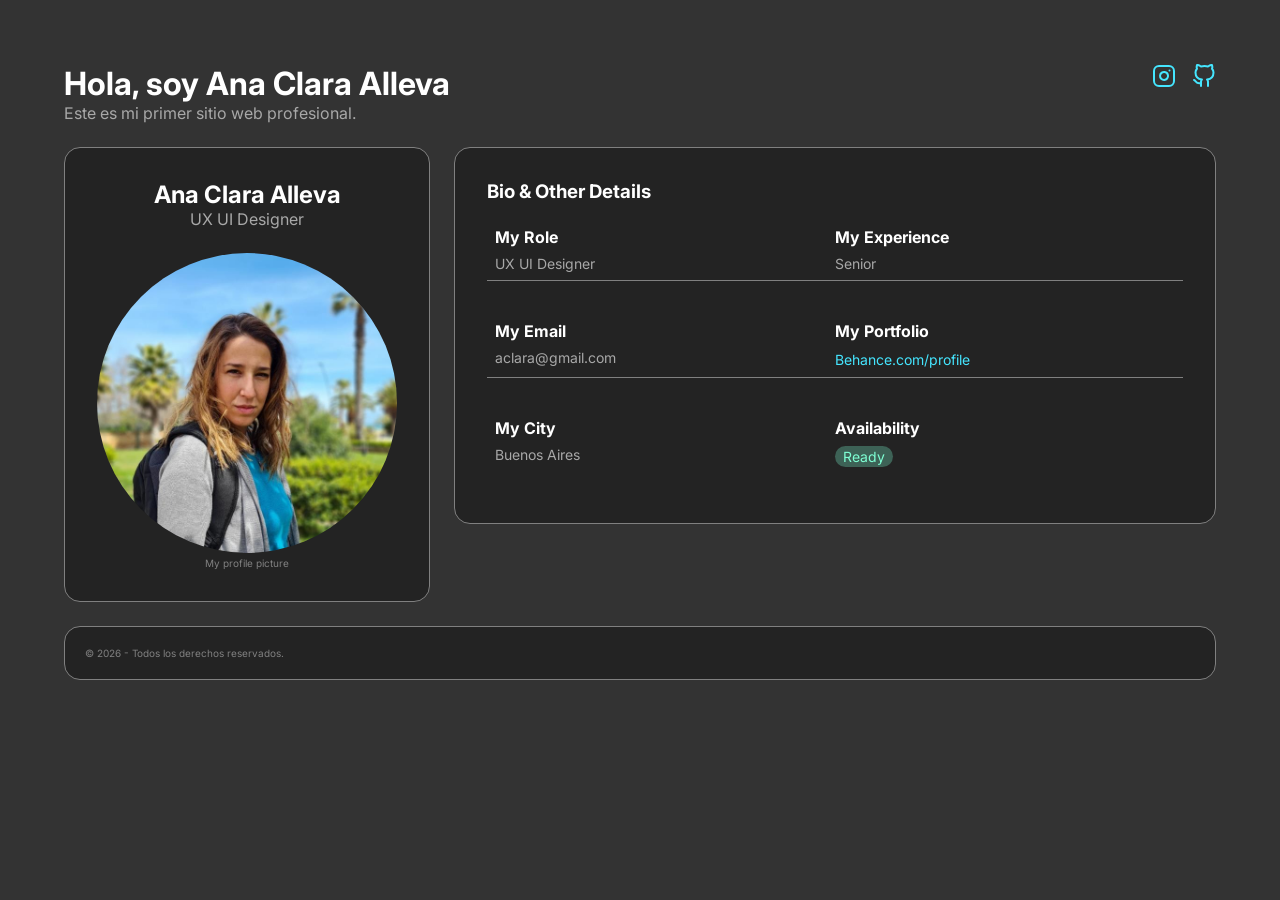
==== index.html @ a1b802a4 "fix links and header" ====
<!doctype html>
<html lang="en">
  <head>
    <meta charset="UTF-8" />
    <meta name="viewport" content="width=device-width, initial-scale=1.0" />
    <link rel="stylesheet" href="styles.css" />
    <link rel="preconnect" href="https://fonts.googleapis.com" />
    <link rel="preconnect" href="https://fonts.gstatic.com" crossorigin />
    <link
      href="https://fonts.googleapis.com/css2?family=Inter:ital,opsz,wght@0,14..32,100..900;1,14..32,100..900&display=swap"
      rel="stylesheet"
    />
    <title>Mi Primer Pagina</title>
  </head>
  <body>
    <main>
      <header>
        <div class="text-container">
          <h1>Hola, soy Ana Clara Alleva</h1>
          <p>Este es mi primer sitio web profesional.</p>
        </div>
        <nav>
          <ul>
            <li>
              <a href="www.instagram.com"
                ><img src="./instagram.svg" alt="instagram"
              /></a>
            </li>
            <li>
              <a href="www.github.com"
                ><img src="./github.svg" alt="github"
              /></a>
            </li>
          </ul>
        </nav>
      </header>
      <section id="profile-information">
        <div id="profile-picture">
          <div class="text-container">
            <h2>Ana Clara Alleva</h2>
            <p>UX UI Designer</p>
          </div>
          <figure>
            <img
              class="profile-img"
              src="./alleva-ana.png"
              alt="profile-picture"
            />
            <figcaption>My profile picture</figcaption>
          </figure>
        </div>
        <div id="bio-container">
          <h3>Bio & Other Details</h3>
          <article class="info">
            <div>
              <h4>My Role</h4>
              <p>UX UI Designer</p>
            </div>
            <div>
              <h4>My Experience</h4>
              <p>Senior</p>
            </div>
          </article>
          <article class="info">
            <div>
              <h4>My Email</h4>
              <p>aclara@gmail.com</p>
            </div>
            <div>
              <h4>My Portfolio</h4>
              <a href="#">Behance.com/profile</a>
            </div>
          </article>
          <article class="info">
            <div>
              <h4>My City</h4>
              <p>Buenos Aires</p>
            </div>
            <div>
              <h4>Availability</h4>
              <p class="pill">Ready</p>
            </div>
          </article>
        </div>
      </section>
      <footer>
        <p>&copy; 2026 - Todos los derechos reservados.</p>
      </footer>
    </main>
  </body>
</html>
---- styles.css ----
* {
  box-sizing: border-box;
  padding: 0;
  margin: 0;
}

body {
  background-color: #333333;
  font-family: "Inter", sans-serif;
  font-optical-sizing: auto;
  font-weight: normal;
  font-style: normal;
  color: white;
}

ul {
  list-style: none;
  padding: 0;
  margin: 0;
}

figcaption {
  font-size: 10px;
  color: gray;
}

main {
  padding: 4em;
  display: flex;
  flex-direction: column;
  gap: 24px;
  width: 100%;
}

header {
  display: flex;
  justify-content: space-between;
  align-items: flex-start;
}

nav ul {
  display: flex;
  gap: 16px;
}

a {
  color: rgb(69, 230, 255);
  text-decoration: none;
  font-size: 14px;
}

.profile-img {
  width: 300px;
  border-radius: 99%;
}

.text-container {
  & p {
    color: rgb(168, 168, 168);
  }
}

#profile-information {
  display: flex;
  flex-direction: row;
  gap: 24px;
  & #profile-picture {
    background-color: rgba(0, 0, 0, 0.323);
    display: flex;
    flex-direction: column;
    padding: 2em;
    border: 1px solid grey;
    border-radius: 16px;
    text-align: center;
    gap: 24px;
  }
}

#bio-container {
  display: flex;
  flex-direction: column;
  padding: 2em;
  border: 1px solid grey;
  border-radius: 16px;
  width: 100%;
  height: fit-content;
  background-color: rgba(0, 0, 0, 0.323);
}

.info {
  display: flex;
  justify-content: space-between;
  border-bottom: 1px solid gray;
  width: 100%;
  padding: 8px;
  margin: 16px 0 16px 0;
  & h4 {
    margin-bottom: 0.5em;
  }
  & p {
    font-size: 14px;
    color: rgb(168, 168, 168);
  }
  & div {
    width: 100%;
  }
}

.info:nth-child(4) {
  border: none;
}

.pill {
  background-color: rgba(127, 255, 212, 0.286);
  padding: 2px 8px;
  border-radius: 16px;
  width: fit-content;
  color: aquamarine !important;
}

footer {
  font-size: 10px;
  color: gray;
  padding: 2em;
  background-color: rgba(0, 0, 0, 0.323);
  border-radius: 16px;
  border: 1px solid grey;
}
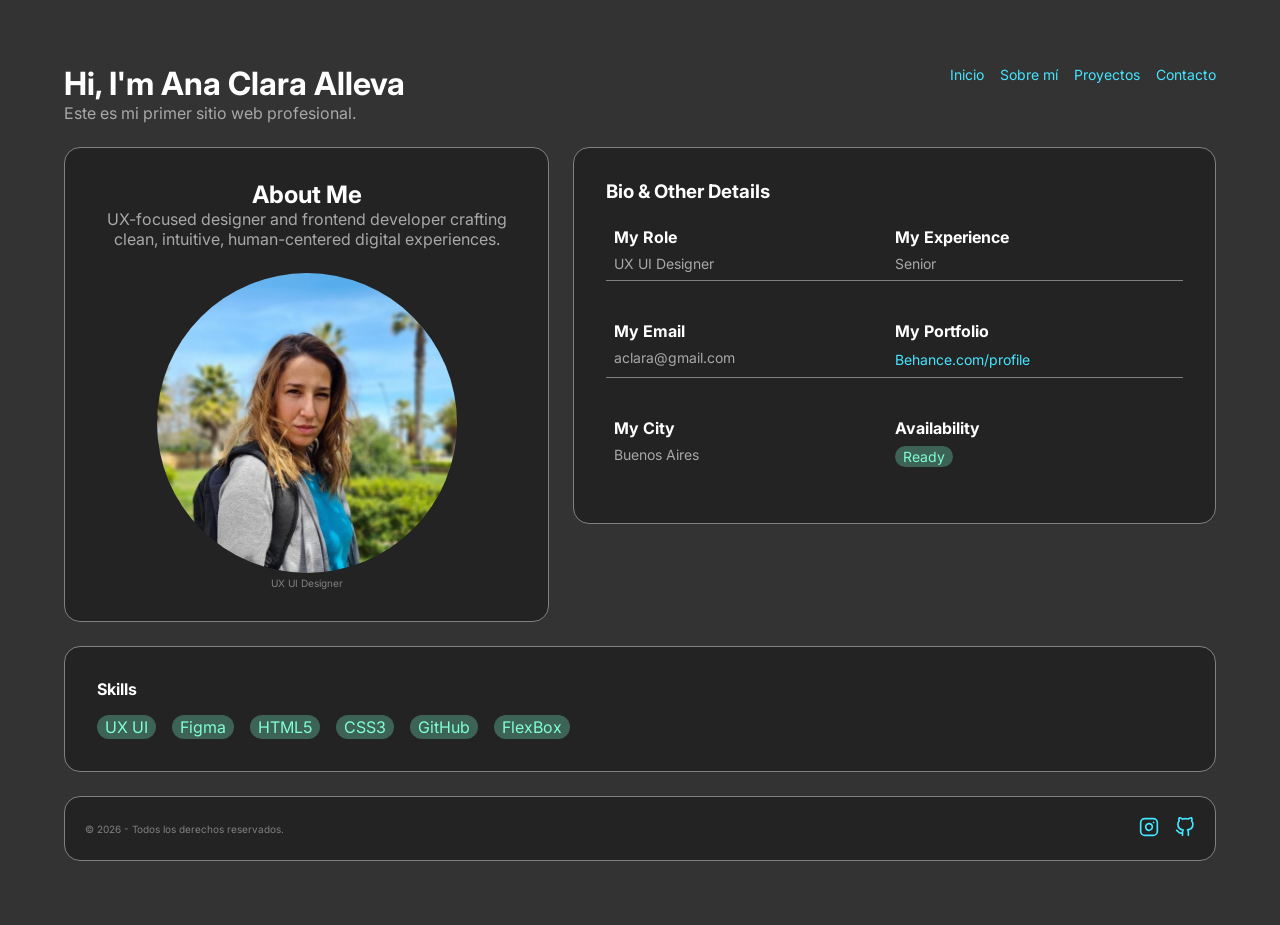
==== commit c4a2ae4b: "add skills" ====
--- a/index.html
+++ b/index.html
@@ -16,20 +16,22 @@
     <main>
       <header>
         <div class="text-container">
-          <h1>Hola, soy Ana Clara Alleva</h1>
+          <h1>Hi, I'm Ana Clara Alleva</h1>
           <p>Este es mi primer sitio web profesional.</p>
         </div>
         <nav>
           <ul>
             <li>
-              <a href="www.instagram.com"
-                ><img src="./instagram.svg" alt="instagram"
-              /></a>
+              <a href="#inicio">Inicio</a>
             </li>
             <li>
-              <a href="www.github.com"
-                ><img src="./github.svg" alt="github"
-              /></a>
+              <a href="#sobre-mi">Sobre mí</a>
+            </li>
+            <li>
+              <a href="#proyectos">Proyectos</a>
+            </li>
+            <li>
+              <a href="#contactos">Contacto</a>
             </li>
           </ul>
         </nav>
@@ -37,8 +39,11 @@
       <section id="profile-information">
         <div id="profile-picture">
           <div class="text-container">
-            <h2>Ana Clara Alleva</h2>
-            <p>UX UI Designer</p>
+            <h2>About Me</h2>
+            <p>
+              UX-focused designer and frontend developer crafting clean,
+              intuitive, human-centered digital experiences.
+            </p>
           </div>
           <figure>
             <img
@@ -46,7 +51,7 @@
               src="./alleva-ana.png"
               alt="profile-picture"
             />
-            <figcaption>My profile picture</figcaption>
+            <figcaption>UX UI Designer</figcaption>
           </figure>
         </div>
         <div id="bio-container">
@@ -83,8 +88,27 @@
           </article>
         </div>
       </section>
+      <section id="skills">
+        <h4>Skills</h4>
+        <ul>
+          <li class="pill">UX UI</li>
+          <li class="pill">Figma</li>
+          <li class="pill">HTML5</li>
+          <li class="pill">CSS3</li>
+          <li class="pill">GitHub</li>
+          <li class="pill">FlexBox</li>
+        </ul>
+      </section>
       <footer>
         <p>&copy; 2026 - Todos los derechos reservados.</p>
+        <ul>
+          <li>
+            <a><img src="./instagram.svg" alt="instagram" /></a>
+          </li>
+          <li>
+            <a><img src="./github.svg" alt="github" /></a>
+          </li>
+        </ul>
       </footer>
     </main>
   </body>
--- a/styles.css
+++ b/styles.css
@@ -119,10 +119,34 @@
 }
 
 footer {
+  display: flex;
+  align-items: center;
+  justify-content: space-between;
   font-size: 10px;
   color: gray;
   padding: 2em;
   background-color: rgba(0, 0, 0, 0.323);
   border-radius: 16px;
   border: 1px solid grey;
+  & ul {
+    display: flex;
+    gap: 16px;
+    & img {
+      height: 20px;
+    }
+  }
 }
+
+#skills {
+  background-color: rgba(0, 0, 0, 0.323);
+  display: flex;
+  flex-direction: column;
+  padding: 2em;
+  border: 1px solid grey;
+  border-radius: 16px;
+  gap: 16px;
+  & ul {
+    display: flex;
+    gap: 16px;
+  }
+}
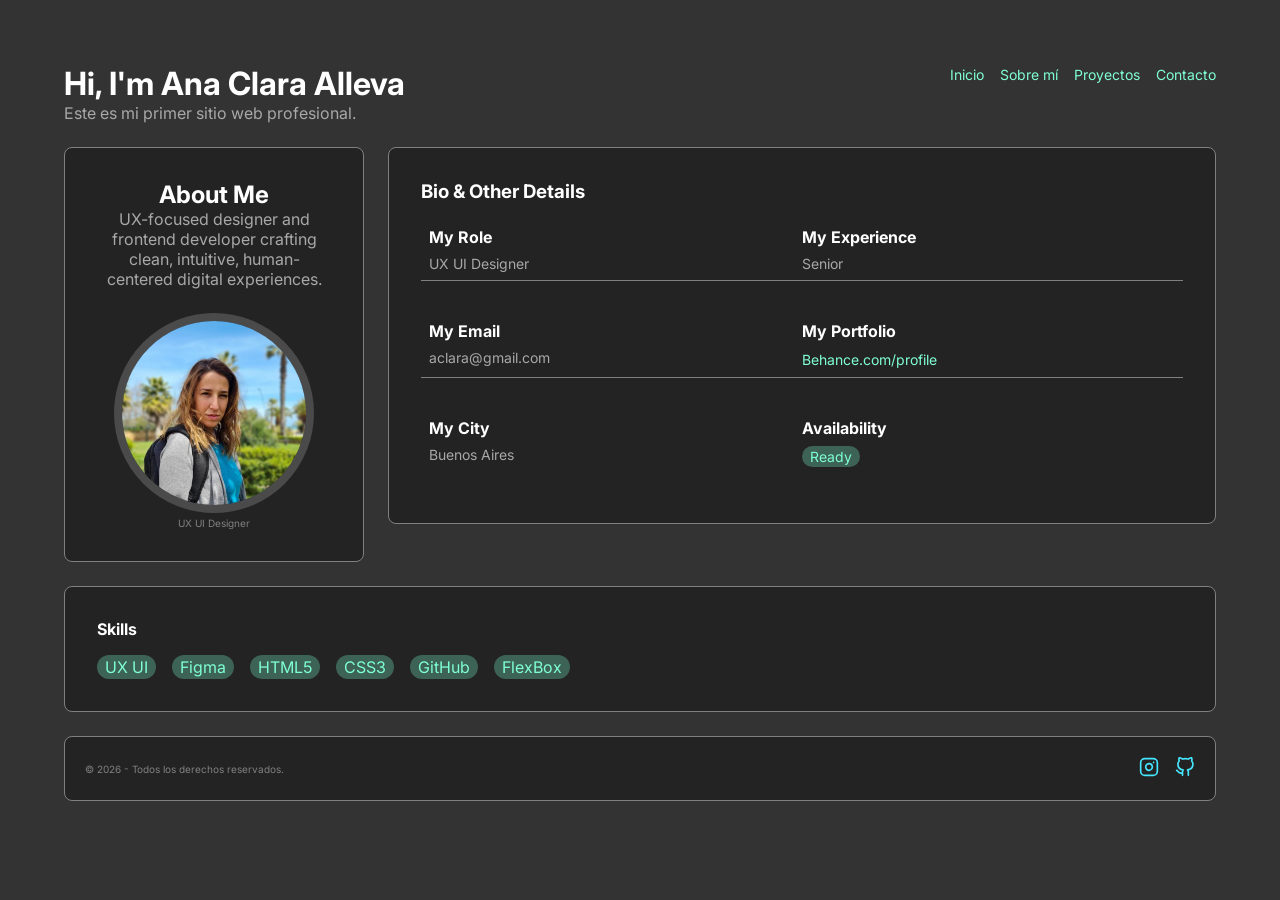
==== commit 3cf481e4: "fix: add id to img" ====
--- a/index.html
+++ b/index.html
@@ -37,7 +37,7 @@
         </nav>
       </header>
       <section id="profile-information">
-        <div id="profile-picture">
+        <div class="card" id="profile-picture">
           <div class="text-container">
             <h2>About Me</h2>
             <p>
@@ -54,7 +54,7 @@
             <figcaption>UX UI Designer</figcaption>
           </figure>
         </div>
-        <div id="bio-container">
+        <div class="card" id="bio-container">
           <h3>Bio & Other Details</h3>
           <article class="info">
             <div>
@@ -88,7 +88,7 @@
           </article>
         </div>
       </section>
-      <section id="skills">
+      <section class="card" id="skills">
         <h4>Skills</h4>
         <ul>
           <li class="pill">UX UI</li>
@@ -99,14 +99,14 @@
           <li class="pill">FlexBox</li>
         </ul>
       </section>
-      <footer>
+      <footer class="card">
         <p>&copy; 2026 - Todos los derechos reservados.</p>
         <ul>
           <li>
-            <a><img src="./instagram.svg" alt="instagram" /></a>
+            <a><img id="instagram" src="./instagram.svg" alt="instagram" /></a>
           </li>
           <li>
-            <a><img src="./github.svg" alt="github" /></a>
+            <a><img id="github" src="./github.svg" alt="github" /></a>
           </li>
         </ul>
       </footer>
--- a/styles.css
+++ b/styles.css
@@ -44,14 +44,21 @@
 }
 
 a {
-  color: rgb(69, 230, 255);
+  color: aquamarine;
   text-decoration: none;
   font-size: 14px;
 }
 
+.card {
+  background-color: rgba(0, 0, 0, 0.323);
+  border: 1px solid grey;
+  border-radius: 8px;
+}
+
 .profile-img {
-  width: 300px;
+  width: 200px;
   border-radius: 99%;
+  border: 8px solid rgba(128, 128, 128, 0.422);
 }
 
 .text-container {
@@ -65,12 +72,10 @@
   flex-direction: row;
   gap: 24px;
   & #profile-picture {
-    background-color: rgba(0, 0, 0, 0.323);
+    width: 400px;
     display: flex;
     flex-direction: column;
     padding: 2em;
-    border: 1px solid grey;
-    border-radius: 16px;
     text-align: center;
     gap: 24px;
   }
@@ -80,11 +85,8 @@
   display: flex;
   flex-direction: column;
   padding: 2em;
-  border: 1px solid grey;
-  border-radius: 16px;
   width: 100%;
   height: fit-content;
-  background-color: rgba(0, 0, 0, 0.323);
 }
 
 .info {
@@ -125,9 +127,6 @@
   font-size: 10px;
   color: gray;
   padding: 2em;
-  background-color: rgba(0, 0, 0, 0.323);
-  border-radius: 16px;
-  border: 1px solid grey;
   & ul {
     display: flex;
     gap: 16px;
@@ -138,12 +137,9 @@
 }
 
 #skills {
-  background-color: rgba(0, 0, 0, 0.323);
   display: flex;
   flex-direction: column;
   padding: 2em;
-  border: 1px solid grey;
-  border-radius: 16px;
   gap: 16px;
   & ul {
     display: flex;
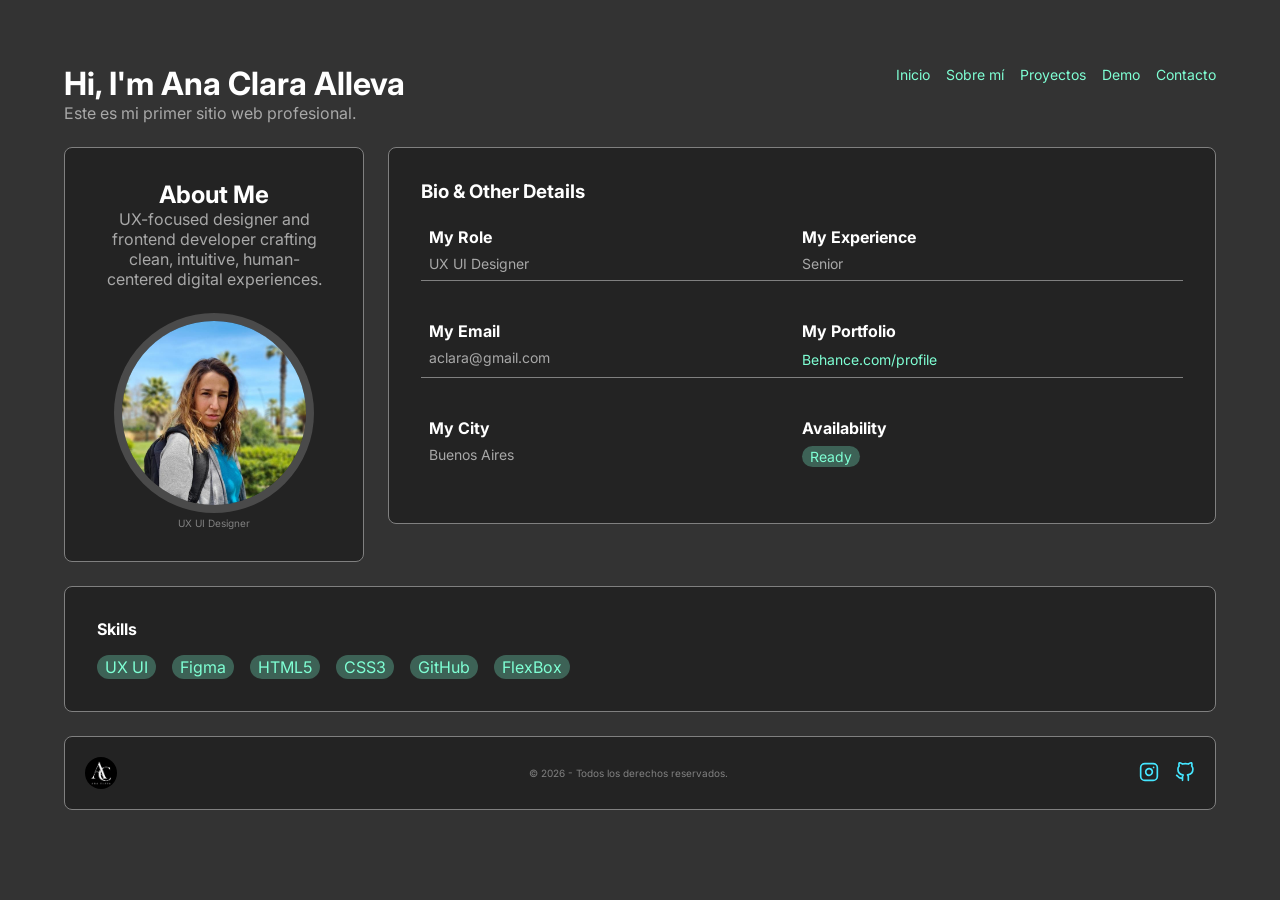
==== commit 7690a3b4: "feat: create 4 pages, link them, add logo" ====
--- a/index.html
+++ b/index.html
@@ -22,16 +22,19 @@
         <nav>
           <ul>
             <li>
-              <a href="#inicio">Inicio</a>
+              <a href="#">Inicio</a>
             </li>
             <li>
-              <a href="#sobre-mi">Sobre mí</a>
+              <a href="./pages/sobre-mi.html">Sobre mí</a>
             </li>
             <li>
-              <a href="#proyectos">Proyectos</a>
+              <a href="./pages/proyectos">Proyectos</a>
             </li>
             <li>
-              <a href="#contactos">Contacto</a>
+              <a href="./pages/demo">Demo</a>
+            </li>
+            <li>
+              <a href="./pages/contacto.html">Contacto</a>
             </li>
           </ul>
         </nav>
@@ -100,6 +103,7 @@
         </ul>
       </section>
       <footer class="card">
+        <img id="logo" src="logo.png" alt="logo" />
         <p>&copy; 2026 - Todos los derechos reservados.</p>
         <ul>
           <li>
--- a/styles.css
+++ b/styles.css
@@ -41,6 +41,11 @@
 nav ul {
   display: flex;
   gap: 16px;
+}
+
+#logo {
+  border-radius: 100%;
+  height: 32px;
 }
 
 a {
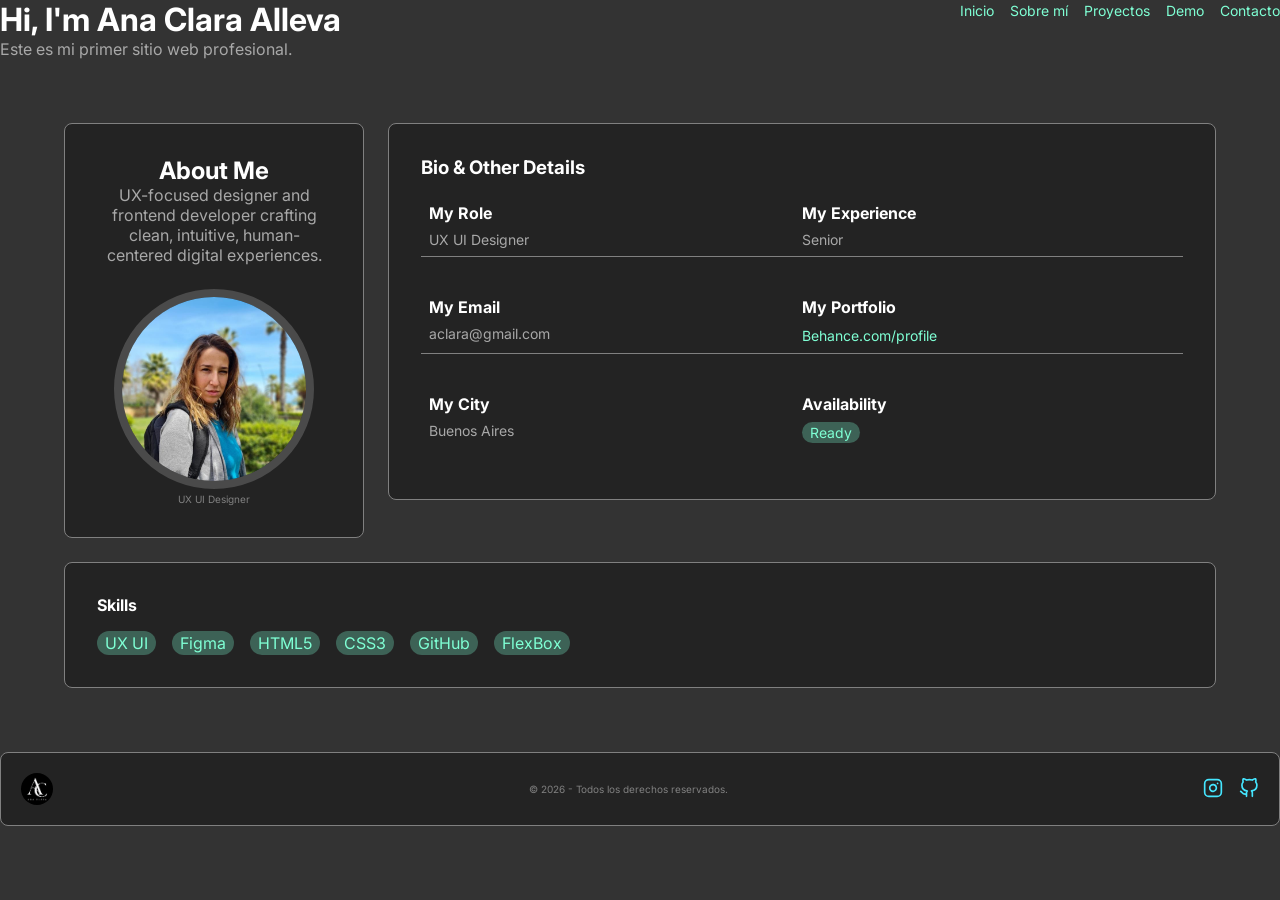
==== commit 7e0bc20f: "fix: html structure" ====
--- a/index.html
+++ b/index.html
@@ -13,32 +13,32 @@
     <title>Mi Primer Pagina</title>
   </head>
   <body>
+    <header>
+      <div class="text-container">
+        <h1>Hi, I'm Ana Clara Alleva</h1>
+        <p>Este es mi primer sitio web profesional.</p>
+      </div>
+      <nav>
+        <ul>
+          <li>
+            <a href="#">Inicio</a>
+          </li>
+          <li>
+            <a href="./pages/sobre-mi.html">Sobre mí</a>
+          </li>
+          <li>
+            <a href="./pages/proyectos">Proyectos</a>
+          </li>
+          <li>
+            <a href="./pages/demo">Demo</a>
+          </li>
+          <li>
+            <a href="./pages/contacto.html">Contacto</a>
+          </li>
+        </ul>
+      </nav>
+    </header>
     <main>
-      <header>
-        <div class="text-container">
-          <h1>Hi, I'm Ana Clara Alleva</h1>
-          <p>Este es mi primer sitio web profesional.</p>
-        </div>
-        <nav>
-          <ul>
-            <li>
-              <a href="#">Inicio</a>
-            </li>
-            <li>
-              <a href="./pages/sobre-mi.html">Sobre mí</a>
-            </li>
-            <li>
-              <a href="./pages/proyectos">Proyectos</a>
-            </li>
-            <li>
-              <a href="./pages/demo">Demo</a>
-            </li>
-            <li>
-              <a href="./pages/contacto.html">Contacto</a>
-            </li>
-          </ul>
-        </nav>
-      </header>
       <section id="profile-information">
         <div class="card" id="profile-picture">
           <div class="text-container">
@@ -102,18 +102,18 @@
           <li class="pill">FlexBox</li>
         </ul>
       </section>
-      <footer class="card">
-        <img id="logo" src="logo.png" alt="logo" />
-        <p>&copy; 2026 - Todos los derechos reservados.</p>
-        <ul>
-          <li>
-            <a><img id="instagram" src="./instagram.svg" alt="instagram" /></a>
-          </li>
-          <li>
-            <a><img id="github" src="./github.svg" alt="github" /></a>
-          </li>
-        </ul>
-      </footer>
     </main>
+    <footer class="card">
+      <img id="logo" src="logo.png" alt="logo" />
+      <p>&copy; 2026 - Todos los derechos reservados.</p>
+      <ul>
+        <li>
+          <a><img id="instagram" src="./instagram.svg" alt="instagram" /></a>
+        </li>
+        <li>
+          <a><img id="github" src="./github.svg" alt="github" /></a>
+        </li>
+      </ul>
+    </footer>
   </body>
 </html>
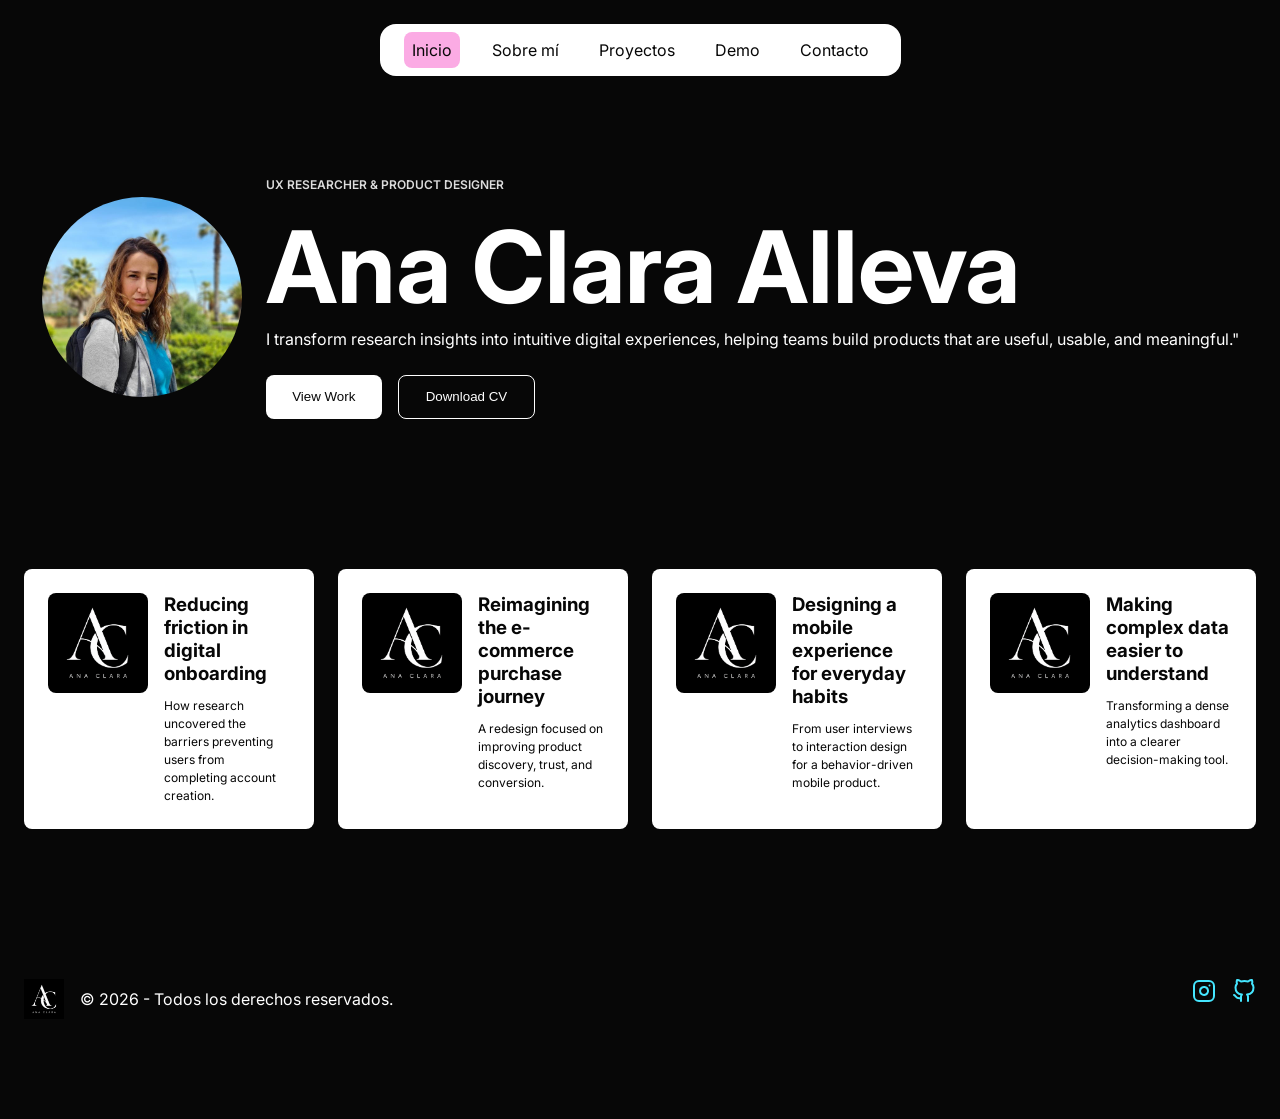
==== commit ae6f2bca: "add css to the sections" ====
--- a/index.html
+++ b/index.html
@@ -14,14 +14,10 @@
   </head>
   <body>
     <header>
-      <div class="text-container">
-        <h1>Hi, I'm Ana Clara Alleva</h1>
-        <p>Este es mi primer sitio web profesional.</p>
-      </div>
       <nav>
         <ul>
           <li>
-            <a href="#">Inicio</a>
+            <a class="active" href="#">Inicio</a>
           </li>
           <li>
             <a href="./pages/sobre-mi.html">Sobre mí</a>
@@ -39,79 +35,80 @@
       </nav>
     </header>
     <main>
-      <section id="profile-information">
-        <div class="card" id="profile-picture">
-          <div class="text-container">
-            <h2>About Me</h2>
+      <section id="hero">
+        <img id="profile-pic" src="./alleva-ana.png" alt="profile pic" />
+        <div class="hero-text">
+          <p class="small-text">UX Researcher & Product Designer</p>
+          <h1>Ana Clara Alleva</h1>
+          <p>
+            I transform research insights into intuitive digital experiences,
+            helping teams build products that are useful, usable, and
+            meaningful."
+          </p>
+          <div class="button-container">
+            <button class="button-primary">View Work</button>
+            <button class="button-secondary">Download CV</button>
+          </div>
+        </div>
+      </section>
+      <section id="cards">
+        <article class="card">
+          <img height="100px" src="./logo.png" alt="project" />
+          <div class="text-container-card">
+            <h3>Reducing friction in digital onboarding</h3>
             <p>
-              UX-focused designer and frontend developer crafting clean,
-              intuitive, human-centered digital experiences.
+              How research uncovered the barriers preventing users from
+              completing account creation.
             </p>
           </div>
-          <figure>
-            <img
-              class="profile-img"
-              src="./alleva-ana.png"
-              alt="profile-picture"
-            />
-            <figcaption>UX UI Designer</figcaption>
-          </figure>
-        </div>
-        <div class="card" id="bio-container">
-          <h3>Bio & Other Details</h3>
-          <article class="info">
-            <div>
-              <h4>My Role</h4>
-              <p>UX UI Designer</p>
-            </div>
-            <div>
-              <h4>My Experience</h4>
-              <p>Senior</p>
-            </div>
-          </article>
-          <article class="info">
-            <div>
-              <h4>My Email</h4>
-              <p>aclara@gmail.com</p>
-            </div>
-            <div>
-              <h4>My Portfolio</h4>
-              <a href="#">Behance.com/profile</a>
-            </div>
-          </article>
-          <article class="info">
-            <div>
-              <h4>My City</h4>
-              <p>Buenos Aires</p>
-            </div>
-            <div>
-              <h4>Availability</h4>
-              <p class="pill">Ready</p>
-            </div>
-          </article>
-        </div>
-      </section>
-      <section class="card" id="skills">
-        <h4>Skills</h4>
-        <ul>
-          <li class="pill">UX UI</li>
-          <li class="pill">Figma</li>
-          <li class="pill">HTML5</li>
-          <li class="pill">CSS3</li>
-          <li class="pill">GitHub</li>
-          <li class="pill">FlexBox</li>
-        </ul>
+        </article>
+        <article class="card">
+          <img height="100px" src="./logo.png" alt="project" />
+          <div class="text-container-card">
+            <h3>Reimagining the e-commerce purchase journey</h3>
+            <p>
+              A redesign focused on improving product discovery, trust, and
+              conversion.
+            </p>
+          </div>
+        </article>
+        <article class="card">
+          <img height="100px" src="./logo.png" alt="project" />
+          <div class="text-container-card">
+            <h3>Designing a mobile experience for everyday habits</h3>
+            <p>
+              From user interviews to interaction design for a behavior-driven
+              mobile product.
+            </p>
+          </div>
+        </article>
+        <article class="card">
+          <img height="100px" src="./logo.png" alt="project" />
+          <div class="text-container-card">
+            <h3>Making complex data easier to understand</h3>
+            <p>
+              Transforming a dense analytics dashboard into a clearer
+              decision-making tool.
+            </p>
+          </div>
+        </article>
       </section>
     </main>
-    <footer class="card">
-      <img id="logo" src="logo.png" alt="logo" />
-      <p>&copy; 2026 - Todos los derechos reservados.</p>
+    <footer>
+      <div id="footer-logo-container">
+        <img height="40px" id="logo" src="logo.png" alt="logo" />
+        <p>&copy; 2026 - Todos los derechos reservados.</p>
+      </div>
       <ul>
         <li>
-          <a><img id="instagram" src="./instagram.svg" alt="instagram" /></a>
+          <a href="www.instagram.com"
+            ><img id="instagram" src="./instagram.svg" alt="instagram"
+          /></a>
         </li>
         <li>
-          <a><img id="github" src="./github.svg" alt="github" /></a>
+          <a href="www.github.com"
+            ><img id="github" src="./github.svg" alt="github"
+          /></a>
         </li>
       </ul>
     </footer>
--- a/styles.css
+++ b/styles.css
@@ -5,149 +5,250 @@
 }
 
 body {
-  background-color: #333333;
+  background-color: #070707;
   font-family: "Inter", sans-serif;
-  font-optical-sizing: auto;
-  font-weight: normal;
-  font-style: normal;
   color: white;
 }
 
+main,
+header,
+footer {
+  max-width: 1440px;
+  margin: 0 auto;
+}
+
+a {
+  text-decoration: none;
+}
+
 ul {
-  list-style: none;
-  padding: 0;
-  margin: 0;
-}
-
-figcaption {
-  font-size: 10px;
-  color: gray;
-}
-
-main {
-  padding: 4em;
+  list-style-type: none;
+}
+
+nav {
+  background-color: white;
+  padding: 16px 24px;
+  border-radius: 16px;
+  display: flex;
+  justify-content: center;
+  align-items: center;
+  margin: 24px auto 0 auto;
+  width: fit-content;
+  & ul {
+    display: flex;
+    gap: 24px;
+    list-style: none;
+    & li a {
+      font-size: 16px;
+      padding: 8px;
+      border-radius: 8px;
+      transition: all 0.5s ease;
+      color: #070707;
+    }
+    & li a:hover {
+      background-color: #fbabe4;
+    }
+  }
+}
+
+#hero {
+  padding: 100px 24px;
+  display: flex;
+  align-items: center;
+  justify-content: center;
+  gap: 24px;
+}
+
+#profile-pic {
+  height: 200px;
+  width: 200px;
+  border-radius: 100%;
+}
+
+.hero-text {
   display: flex;
   flex-direction: column;
-  gap: 24px;
-  width: 100%;
-}
-
-header {
+  & h1 {
+    font-size: 100px;
+  }
+  & .small-text {
+    color: gainsboro;
+    font-size: 12px;
+    font-weight: 600;
+    text-transform: uppercase;
+    margin-bottom: 1em;
+  }
+}
+
+.button-container {
+  display: flex;
+  gap: 16px;
+  margin-top: 24px;
+  & button {
+    padding: 1em 2em;
+    border-radius: 8px;
+  }
+  & .button-primary {
+    background-color: white;
+    color: #070707;
+    border: none;
+  }
+  & .button-primary:hover {
+    background-color: #fbabe4;
+    transition: all 0.5s ease;
+  }
+  & .button-secondary {
+    background: transparent;
+    border: 1px solid white;
+    color: white;
+  }
+  & .button-secondary:hover {
+    background-color: #fbabe4;
+    color: #070707;
+    border: 1px solid #fbabe4;
+    transition: all 0.5s ease;
+  }
+}
+
+#cards {
+  padding: 50px 24px;
+  display: flex;
+  gap: 24px;
+  & .card {
+    background: white;
+    color: #070707;
+    display: flex;
+    padding: 24px;
+    gap: 16px;
+    border-radius: 8px;
+    width: 350px;
+    & img {
+      border-radius: 8px;
+    }
+  }
+  & .card:hover {
+    background-color: #fbabe4;
+    transition: all 0.5s ease;
+  }
+}
+
+.text-container-card {
+  display: flex;
+  flex-direction: column;
+  & p {
+    font-size: 12px;
+    margin-top: 1em;
+  }
+}
+
+footer {
+  padding: 100px 24px;
   display: flex;
   justify-content: space-between;
-  align-items: flex-start;
-}
-
-nav ul {
-  display: flex;
-  gap: 16px;
-}
-
-#logo {
-  border-radius: 100%;
-  height: 32px;
-}
-
-a {
-  color: aquamarine;
-  text-decoration: none;
-  font-size: 14px;
-}
-
-.card {
-  background-color: rgba(0, 0, 0, 0.323);
-  border: 1px solid grey;
-  border-radius: 8px;
-}
-
-.profile-img {
-  width: 200px;
-  border-radius: 99%;
-  border: 8px solid rgba(128, 128, 128, 0.422);
-}
-
-.text-container {
-  & p {
-    color: rgb(168, 168, 168);
-  }
-}
-
-#profile-information {
-  display: flex;
-  flex-direction: row;
-  gap: 24px;
-  & #profile-picture {
-    width: 400px;
-    display: flex;
-    flex-direction: column;
-    padding: 2em;
-    text-align: center;
-    gap: 24px;
-  }
-}
-
-#bio-container {
-  display: flex;
-  flex-direction: column;
-  padding: 2em;
-  width: 100%;
-  height: fit-content;
-}
-
-.info {
-  display: flex;
-  justify-content: space-between;
-  border-bottom: 1px solid gray;
-  width: 100%;
-  padding: 8px;
-  margin: 16px 0 16px 0;
-  & h4 {
-    margin-bottom: 0.5em;
-  }
-  & p {
-    font-size: 14px;
-    color: rgb(168, 168, 168);
-  }
-  & div {
-    width: 100%;
-  }
-}
-
-.info:nth-child(4) {
-  border: none;
-}
-
-.pill {
-  background-color: rgba(127, 255, 212, 0.286);
-  padding: 2px 8px;
-  border-radius: 16px;
-  width: fit-content;
-  color: aquamarine !important;
-}
-
-footer {
-  display: flex;
-  align-items: center;
-  justify-content: space-between;
-  font-size: 10px;
-  color: gray;
-  padding: 2em;
   & ul {
     display: flex;
     gap: 16px;
-    & img {
-      height: 20px;
-    }
-  }
-}
-
-#skills {
+  }
+}
+
+#footer-logo-container {
+  display: flex;
+  align-items: center;
+  justify-content: center;
+  gap: 16px;
+}
+
+.active {
+  background-color: #fbabe4;
+}
+
+#hero-sobre-mi {
+  padding: 100px 24px;
+  display: flex;
+  align-items: center;
+  justify-content: center;
+  gap: 24px;
+  text-align: center;
+  max-width: 980px;
+  margin: 0 auto;
+}
+
+p {
+  line-height: 1.5;
+}
+
+#experiencia {
+  padding: 100px 24px;
+  display: flex;
+  align-items: center;
+  justify-content: center;
+  gap: 24px;
+  text-align: center;
+  max-width: 980px;
+  margin: 0 auto;
+  & h3 {
+    color: white;
+    margin-bottom: 8px;
+  }
+  & p {
+    color: gainsboro;
+  }
+  article {
+    text-align: left;
+    & ul {
+      list-style-type: disc;
+      margin-top: 1em;
+    }
+  }
+}
+
+.project-card {
+  width: 980px;
+  display: flex;
+  gap: 24px;
+  align-items: center;
+  justify-content: center;
+  margin: 0 auto;
+}
+
+#hero-contactos {
+  padding: 100px 24px;
+  display: flex;
+  align-items: center;
+  justify-content: center;
+  gap: 24px;
+  text-align: center;
+  max-width: 980px;
+  margin: 0 auto;
+}
+
+.input-group {
   display: flex;
   flex-direction: column;
-  padding: 2em;
   gap: 16px;
-  & ul {
-    display: flex;
-    gap: 16px;
-  }
-}
+  margin-bottom: 1em;
+  & input {
+    height: 40px;
+    background-color: transparent;
+    border: 1px solid white;
+    padding: 8px;
+    border-radius: 8px;
+    color: white;
+  }
+  & textarea {
+    background-color: transparent;
+    border: 1px solid white;
+    padding: 16px;
+    border-radius: 8px;
+    color: white;
+  }
+}
+
+#form {
+  max-width: 980px;
+  margin: 0 auto;
+}
+
+input::placeholder {
+  color: gray;
+}
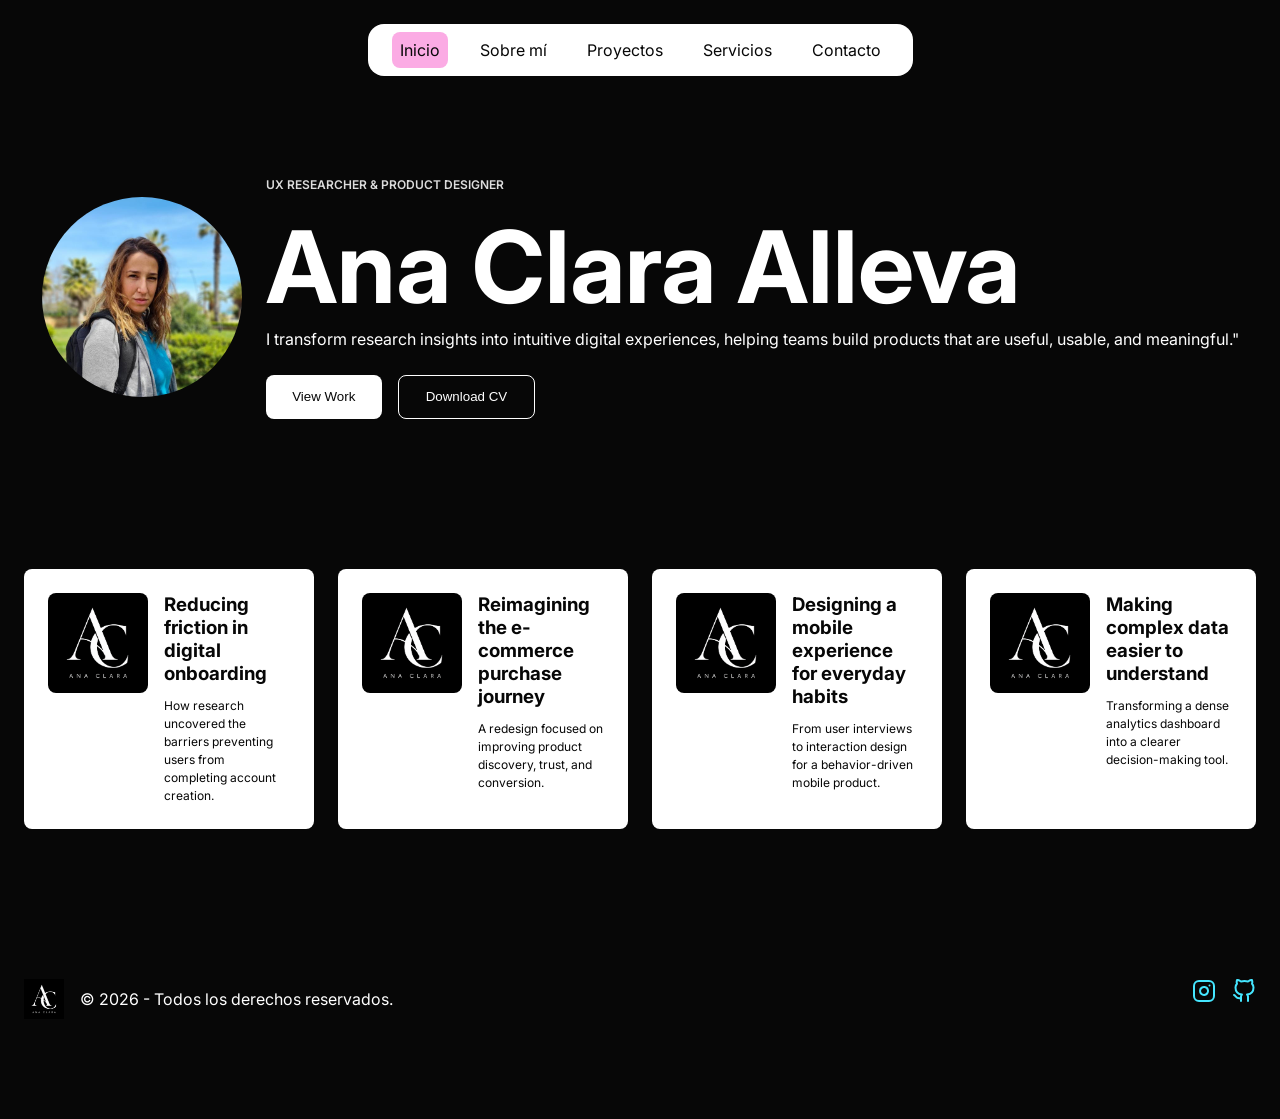
==== commit 53d8c5aa: "correcciones" ====
--- a/index.html
+++ b/index.html
@@ -3,7 +3,7 @@
   <head>
     <meta charset="UTF-8" />
     <meta name="viewport" content="width=device-width, initial-scale=1.0" />
-    <link rel="stylesheet" href="styles.css" />
+    <link rel="stylesheet" href="./styles/styles.css" />
     <link rel="preconnect" href="https://fonts.googleapis.com" />
     <link rel="preconnect" href="https://fonts.gstatic.com" crossorigin />
     <link
@@ -26,7 +26,7 @@
             <a href="./pages/proyectos">Proyectos</a>
           </li>
           <li>
-            <a href="./pages/demo">Demo</a>
+            <a href="./pages/servicios">Servicios</a>
           </li>
           <li>
             <a href="./pages/contacto.html">Contacto</a>
--- a/styles/styles.css
+++ b/styles/styles.css
@@ -0,0 +1,264 @@
+/*Estilos Globales*/
+
+* {
+  box-sizing: border-box;
+  padding: 0;
+  margin: 0;
+}
+
+body {
+  background-color: #070707;
+  font-family: "Inter", sans-serif;
+  color: white;
+}
+
+main,
+header,
+footer {
+  max-width: 1440px;
+  margin: 0 auto;
+}
+
+a {
+  text-decoration: none;
+}
+
+/*Estilos Navegacion*/
+
+ul {
+  list-style-type: none;
+}
+
+nav {
+  background-color: white;
+  padding: 16px 24px;
+  border-radius: 16px;
+  display: flex;
+  justify-content: center;
+  align-items: center;
+  margin: 24px auto 0 auto;
+  width: fit-content;
+  & ul {
+    display: flex;
+    gap: 24px;
+    list-style: none;
+    & li a {
+      font-size: 16px;
+      padding: 8px;
+      border-radius: 8px;
+      transition: all 0.5s ease;
+      color: #070707;
+    }
+    & li a:hover {
+      background-color: #fbabe4;
+    }
+  }
+}
+
+/*Estilos Hero*/
+
+#hero {
+  padding: 100px 24px;
+  display: flex;
+  align-items: center;
+  justify-content: center;
+  gap: 24px;
+}
+
+#profile-pic {
+  height: 200px;
+  width: 200px;
+  border-radius: 100%;
+}
+
+.hero-text {
+  display: flex;
+  flex-direction: column;
+  & h1 {
+    font-size: 100px;
+  }
+  & .small-text {
+    color: gainsboro;
+    font-size: 12px;
+    font-weight: 600;
+    text-transform: uppercase;
+    margin-bottom: 1em;
+  }
+}
+
+.button-container {
+  display: flex;
+  gap: 16px;
+  margin-top: 24px;
+  & button {
+    padding: 1em 2em;
+    border-radius: 8px;
+  }
+  & .button-primary {
+    background-color: white;
+    color: #070707;
+    border: none;
+  }
+  & .button-primary:hover {
+    background-color: #fbabe4;
+    transition: all 0.5s ease;
+  }
+  & .button-secondary {
+    background: transparent;
+    border: 1px solid white;
+    color: white;
+  }
+  & .button-secondary:hover {
+    background-color: #fbabe4;
+    color: #070707;
+    border: 1px solid #fbabe4;
+    transition: all 0.5s ease;
+  }
+}
+
+/*Estilos Cards*/
+
+#cards {
+  padding: 50px 24px;
+  display: flex;
+  gap: 24px;
+  & .card {
+    background: white;
+    color: #070707;
+    display: flex;
+    padding: 24px;
+    gap: 16px;
+    border-radius: 8px;
+    width: 350px;
+    & img {
+      border-radius: 8px;
+    }
+  }
+  & .card:hover {
+    background-color: #fbabe4;
+    transition: all 0.5s ease;
+  }
+}
+
+.text-container-card {
+  display: flex;
+  flex-direction: column;
+  & p {
+    font-size: 12px;
+    margin-top: 1em;
+  }
+}
+
+/*Estilos Footer*/
+
+footer {
+  padding: 100px 24px;
+  display: flex;
+  justify-content: space-between;
+  & ul {
+    display: flex;
+    gap: 16px;
+  }
+}
+
+#footer-logo-container {
+  display: flex;
+  align-items: center;
+  justify-content: center;
+  gap: 16px;
+}
+
+.active {
+  background-color: #fbabe4;
+}
+
+#hero-sobre-mi {
+  padding: 100px 24px;
+  display: flex;
+  align-items: center;
+  justify-content: center;
+  gap: 24px;
+  text-align: center;
+  max-width: 980px;
+  margin: 0 auto;
+}
+
+p {
+  line-height: 1.5;
+}
+
+#experiencia {
+  padding: 100px 24px;
+  display: flex;
+  align-items: center;
+  justify-content: center;
+  gap: 24px;
+  text-align: center;
+  max-width: 980px;
+  margin: 0 auto;
+  & h3 {
+    color: white;
+    margin-bottom: 8px;
+  }
+  & p {
+    color: gainsboro;
+  }
+  article {
+    text-align: left;
+    & ul {
+      list-style-type: disc;
+      margin-top: 1em;
+    }
+  }
+}
+
+.project-card {
+  width: 980px;
+  display: flex;
+  gap: 24px;
+  align-items: center;
+  justify-content: center;
+  margin: 0 auto;
+}
+
+#hero-contactos {
+  padding: 100px 24px;
+  display: flex;
+  align-items: center;
+  justify-content: center;
+  gap: 24px;
+  text-align: center;
+  max-width: 980px;
+  margin: 0 auto;
+}
+
+.input-group {
+  display: flex;
+  flex-direction: column;
+  gap: 16px;
+  margin-bottom: 1em;
+  & input {
+    height: 40px;
+    background-color: transparent;
+    border: 1px solid white;
+    padding: 8px;
+    border-radius: 8px;
+    color: white;
+  }
+  & textarea {
+    background-color: transparent;
+    border: 1px solid white;
+    padding: 16px;
+    border-radius: 8px;
+    color: white;
+  }
+}
+
+#form {
+  max-width: 980px;
+  margin: 0 auto;
+}
+
+input::placeholder {
+  color: gray;
+}
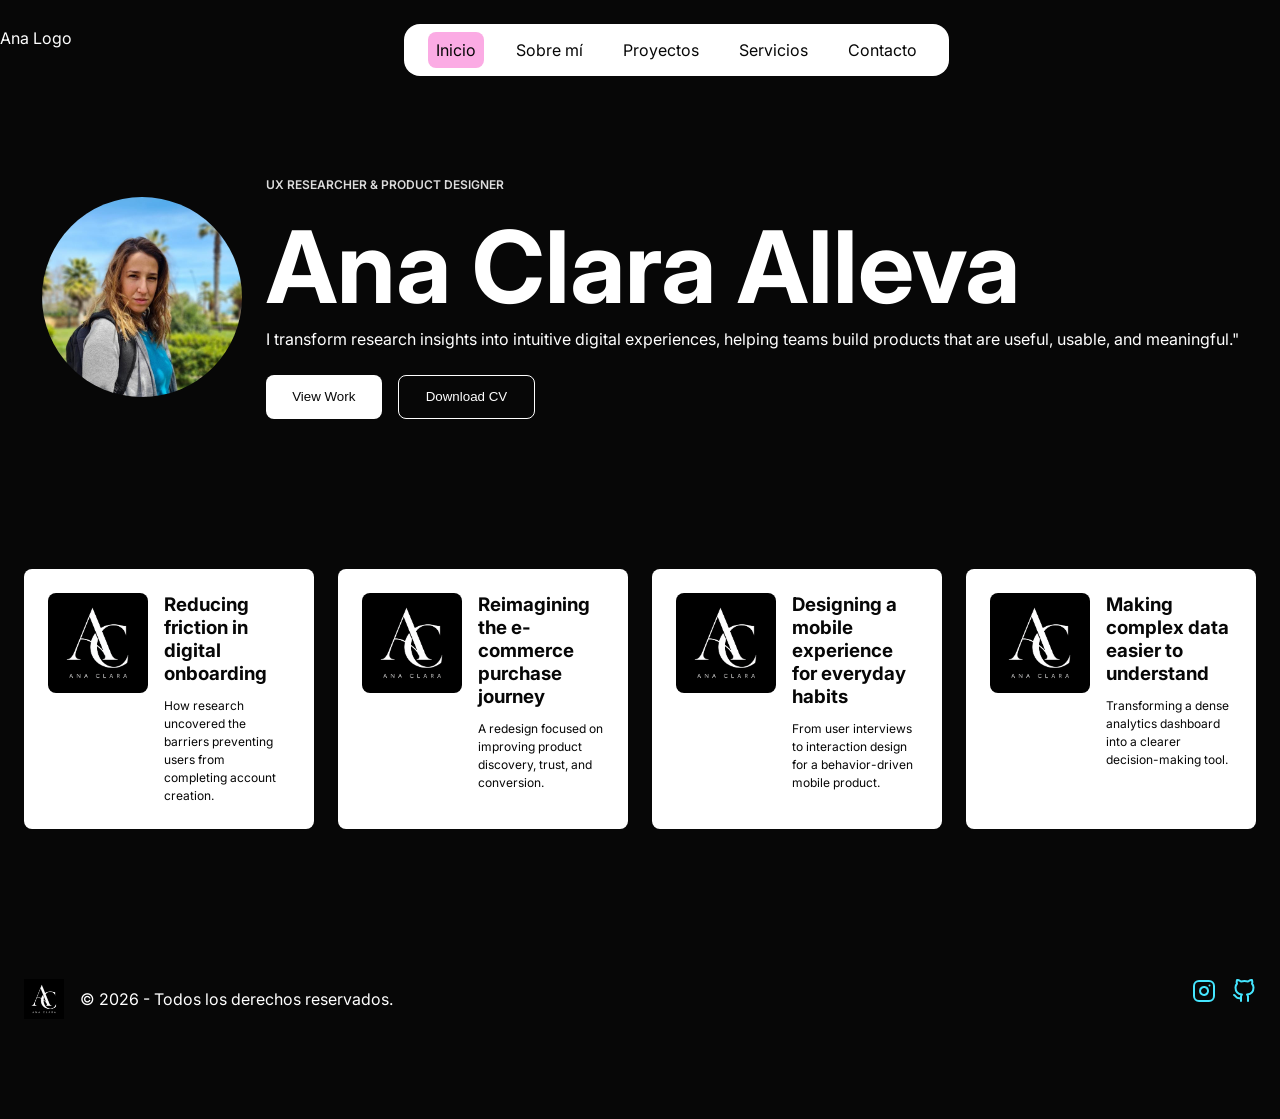
==== commit 27d82393: "fix css" ====
--- a/index.html
+++ b/index.html
@@ -14,6 +14,7 @@
   </head>
   <body>
     <header>
+      <p>Ana Logo</p>
       <nav>
         <ul>
           <li>
--- a/styles/styles.css
+++ b/styles/styles.css
@@ -7,9 +7,19 @@
 }
 
 body {
-  background-color: #070707;
+  background-color: var(--black-color);
   font-family: "Inter", sans-serif;
-  color: white;
+  color: var(--white-color);
+}
+
+:root {
+  --primary-color: #fbabe4;
+  --secondary-color: #1e293b;
+  --white-color: white;
+  --black-color: #070707;
+  --gray-color: gainsboro;
+  --spacing: 16px;
+  --border-radius: 16px;
 }
 
 main,
@@ -19,6 +29,12 @@
   margin: 0 auto;
 }
 
+header {
+  display: flex;
+  align-items: center;
+  color: var(--white-color);
+}
+
 a {
   text-decoration: none;
 }
@@ -30,9 +46,9 @@
 }
 
 nav {
-  background-color: white;
+  background-color: var(--white-color);
   padding: 16px 24px;
-  border-radius: 16px;
+  border-radius: var(--border-radius);
   display: flex;
   justify-content: center;
   align-items: center;
@@ -47,10 +63,10 @@
       padding: 8px;
       border-radius: 8px;
       transition: all 0.5s ease;
-      color: #070707;
+      color: var(--black-color);
     }
     & li a:hover {
-      background-color: #fbabe4;
+      background-color: var(--primary-color);
     }
   }
 }
@@ -78,7 +94,7 @@
     font-size: 100px;
   }
   & .small-text {
-    color: gainsboro;
+    color: var(--gray-color);
     font-size: 12px;
     font-weight: 600;
     text-transform: uppercase;
@@ -95,23 +111,23 @@
     border-radius: 8px;
   }
   & .button-primary {
-    background-color: white;
-    color: #070707;
+    background-color: var(--white-color);
+    color: var(--black-color);
     border: none;
   }
   & .button-primary:hover {
-    background-color: #fbabe4;
+    background-color: var(--primary-color);
     transition: all 0.5s ease;
   }
   & .button-secondary {
     background: transparent;
-    border: 1px solid white;
-    color: white;
+    border: 1px solid var(--white-color);
+    color: var(--white-color);
   }
   & .button-secondary:hover {
-    background-color: #fbabe4;
-    color: #070707;
-    border: 1px solid #fbabe4;
+    background-color: var(--primary-color);
+    color: var(--black-color);
+    border: 1px solid var(--primary-color);
     transition: all 0.5s ease;
   }
 }
@@ -123,8 +139,8 @@
   display: flex;
   gap: 24px;
   & .card {
-    background: white;
-    color: #070707;
+    background: var(--white-color);
+    color: var(--black-color);
     display: flex;
     padding: 24px;
     gap: 16px;
@@ -135,7 +151,7 @@
     }
   }
   & .card:hover {
-    background-color: #fbabe4;
+    background-color: var(--primary-color);
     transition: all 0.5s ease;
   }
 }
@@ -169,10 +185,10 @@
 }
 
 .active {
-  background-color: #fbabe4;
-}
-
-#hero-sobre-mi {
+  background-color: var(--primary-color);
+}
+
+.hero-sobre-mi {
   padding: 100px 24px;
   display: flex;
   align-items: center;
@@ -197,11 +213,11 @@
   max-width: 980px;
   margin: 0 auto;
   & h3 {
-    color: white;
+    color: var(--white-color);
     margin-bottom: 8px;
   }
   & p {
-    color: gainsboro;
+    color: var(--gray-color);
   }
   article {
     text-align: left;
@@ -221,7 +237,8 @@
   margin: 0 auto;
 }
 
-#hero-contactos {
+.hero-contactos,
+.hero-servicios {
   padding: 100px 24px;
   display: flex;
   align-items: center;
@@ -240,25 +257,36 @@
   & input {
     height: 40px;
     background-color: transparent;
-    border: 1px solid white;
+    border: 1px solid var(--white-color);
     padding: 8px;
     border-radius: 8px;
-    color: white;
+    color: var(--white-color);
   }
   & textarea {
     background-color: transparent;
-    border: 1px solid white;
+    border: 1px solid var(--white-color);
     padding: 16px;
     border-radius: 8px;
-    color: white;
+    color: var(--white-color);
   }
 }
 
 #form {
   max-width: 980px;
   margin: 0 auto;
+  & button {
+    padding: 1em 2em;
+    border-radius: 8px;
+    background-color: var(--white-color);
+    color: var(--black-color);
+    border: none;
+  }
+  & button:hover {
+    background-color: var(--primary-color);
+    transition: all 0.5s ease;
+  }
 }
 
 input::placeholder {
-  color: gray;
-}
+  color: var(--gray-color);
+}
